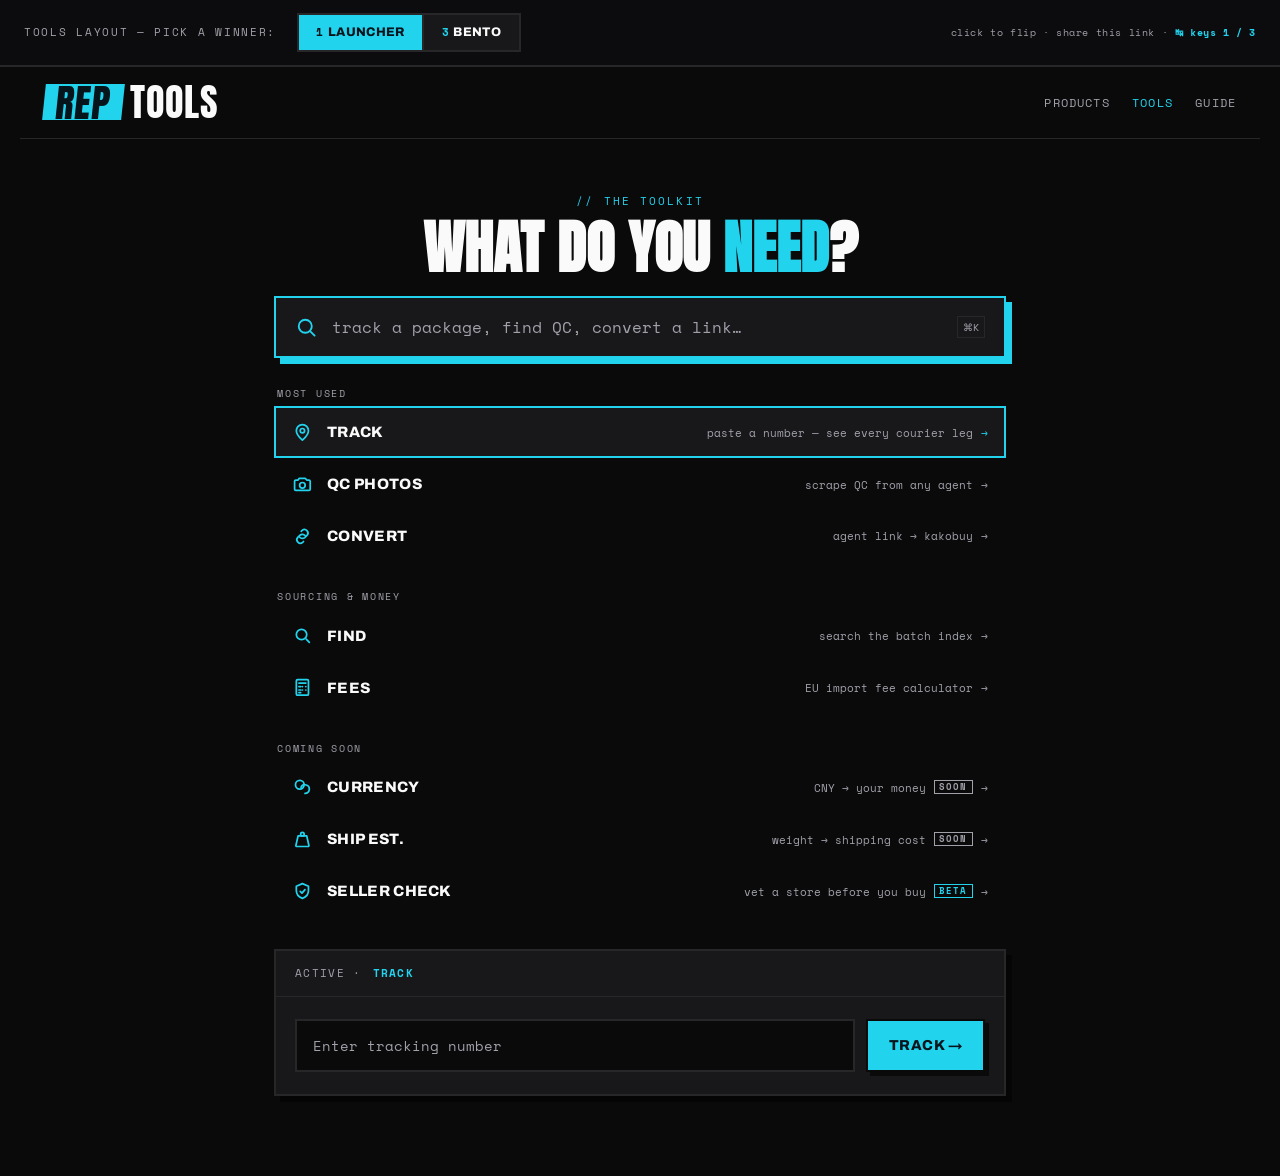
==== index.html @ 00102de7 "tools layout comparison: Launcher vs Bento" ====
<!doctype html>
<html lang="en">
<head>
<meta charset="utf-8">
<meta name="viewport" content="width=device-width, initial-scale=1">
<title>RepTools — Tools Layout: Launcher vs Bento</title>
<link rel="stylesheet" href="brand.css">
<style>
  *{box-sizing:border-box}
  body{background:var(--ink);color:var(--bone);font-family:var(--font-body);margin:0}

  /* ---------------- compare switcher (sticky) ---------------- */
  .cmp{position:sticky;top:0;z-index:20;display:flex;flex-wrap:wrap;align-items:center;gap:.7rem 1rem;
    padding:.8rem 1.5rem;background:#0c0c0e;border-bottom:2px solid var(--ink-line)}
  .cmp .lead{font-family:var(--font-mono);font-size:.66rem;letter-spacing:.16em;text-transform:uppercase;color:var(--bone-dim);margin-right:.3rem}
  .cmp .seg{display:inline-flex;border:2px solid var(--ink-line);background:var(--ink-raised)}
  .cmp .seg button{display:flex;align-items:center;gap:.5ch;background:none;border:0;border-right:2px solid var(--ink-line);
    color:var(--bone);font-family:var(--font-body);font-weight:800;text-transform:uppercase;letter-spacing:.03em;
    font-size:.78rem;padding:.6rem 1.1rem;cursor:pointer}
  .cmp .seg button:last-child{border-right:0}
  .cmp .seg button .n{font-family:var(--font-mono);font-size:.66rem;color:var(--hazard)}
  .cmp .seg button.on{background:var(--hazard);color:var(--on-hazard)}
  .cmp .seg button.on .n{color:var(--on-hazard)}
  .cmp .hint{margin-left:auto;font-family:var(--font-mono);font-size:.62rem;color:var(--bone-dim);letter-spacing:.06em}
  .cmp .hint b{color:var(--hazard)}

  /* ---------------- page frame (simulated site context) ---------------- */
  .layout{display:none}
  .layout.on{display:block}
  .nav{display:flex;align-items:center;justify-content:space-between;gap:1rem;
    padding:1.1rem 1.5rem;border-bottom:1px solid var(--ink-line);max-width:1240px;margin:0 auto}
  .nav .links{display:flex;gap:1.4rem;font-family:var(--font-mono);font-size:.72rem;text-transform:uppercase;letter-spacing:.1em;color:var(--bone-dim)}
  .nav .links a{color:var(--bone-dim);text-decoration:none}
  .nav .links a.here{color:var(--hazard)}
  @media(max-width:680px){.nav .links{display:none}}

  .ico{width:1.4em;height:1.4em;flex:none;stroke:currentColor;fill:none;stroke-width:2;stroke-linecap:round;stroke-linejoin:round}
  .chip{font-family:var(--font-mono);font-size:.56rem;font-weight:700;letter-spacing:.12em;text-transform:uppercase;
    padding:.18em .5em;border:1.5px solid currentColor;line-height:1}
  .chip--live{color:var(--hazard)} .chip--soon{color:var(--bone-dim)} .chip--beta{color:var(--hazard)}

  /* =========================================================
     LAYOUT 1 · COMMAND LAUNCHER
     ========================================================= */
  .L{max-width:780px;margin:0 auto;padding:3.4rem 1.5rem 5rem}
  .L .kick{font-family:var(--font-mono);font-size:.66rem;letter-spacing:.2em;text-transform:uppercase;color:var(--hazard);text-align:center;margin-bottom:.8rem}
  .L h1{font-family:var(--font-display);text-transform:uppercase;font-size:clamp(2.2rem,6vw,3.6rem);line-height:.9;margin:0 0 1.4rem;text-align:center}
  .L h1 em{color:var(--hazard);font-style:normal}
  .L .omni{display:flex;align-items:center;gap:.8rem;border:2px solid var(--hazard);background:var(--ink-raised);
    box-shadow:6px 6px 0 var(--hazard);padding:1rem 1.2rem}
  .L .omni .ico{color:var(--hazard)}
  .L .omni input{flex:1;background:none;border:0;color:var(--bone);font-family:var(--font-mono);font-size:1rem;outline:none}
  .L .omni input::placeholder{color:var(--bone-dim)}
  .L .omni .key{font-family:var(--font-mono);font-size:.62rem;color:var(--bone-dim);border:1px solid var(--ink-line);padding:.25em .5em;white-space:nowrap}
  .L .grp{font-family:var(--font-mono);font-size:.6rem;letter-spacing:.18em;text-transform:uppercase;color:var(--bone-dim);margin:1.7rem 0 .4rem;padding-left:.2rem}
  .L .res{display:flex;align-items:center;gap:.9rem;padding:.85rem 1rem;border:2px solid transparent;cursor:pointer;transition:.1s}
  .L .res:hover{border-color:var(--ink-line);background:var(--ink-raised)}
  .L .res.on{border-color:var(--hazard);background:var(--ink-raised)}
  .L .res .ico{color:var(--hazard);width:1.3em;height:1.3em}
  .L .res .nm{font-weight:800;text-transform:uppercase;letter-spacing:.02em;font-size:.94rem}
  .L .res .ds{font-family:var(--font-mono);font-size:.7rem;color:var(--bone-dim);margin-left:auto;text-align:right;display:flex;align-items:center;gap:.5rem}
  .L .res .ar{color:var(--bone-dim);transition:.1s}
  .L .res.on .ar,.L .res:hover .ar{color:var(--hazard)}
  .L .empty{font-family:var(--font-mono);font-size:.74rem;color:var(--bone-dim);padding:1.2rem;text-align:center}
  /* active tool panel */
  .L .panel{margin-top:2rem;border:2px solid var(--ink-line);background:var(--ink-raised);box-shadow:6px 6px 0 rgba(0,0,0,.5)}
  .L .panel .ph{display:flex;align-items:center;gap:.7rem;padding:.9rem 1.2rem;border-bottom:1px solid var(--ink-line);
    font-family:var(--font-mono);font-size:.66rem;letter-spacing:.12em;text-transform:uppercase;color:var(--bone-dim)}
  .L .panel .ph b{color:var(--hazard)}
  .L .panel .pb{padding:1.4rem 1.2rem}
  .L .field{display:flex;gap:.7rem}
  .L .field input{flex:1;border:2px solid var(--ink-line);background:var(--ink);color:var(--bone);font-family:var(--font-mono);padding:.9rem 1rem;font-size:.85rem}
  .L .field input::placeholder{color:var(--bone-dim)}

  /* =========================================================
     LAYOUT 3 · CATEGORIZED BENTO
     ========================================================= */
  .B{max-width:1180px;margin:0 auto;padding:3rem 1.5rem 5rem}
  .B h1{font-family:var(--font-display);text-transform:uppercase;font-size:clamp(2.2rem,5.5vw,3.8rem);line-height:.9;margin:0 0 .3rem}
  .B h1 em{color:var(--hazard);font-style:normal}
  .B .lede{font-family:var(--font-mono);font-size:.78rem;color:var(--bone-dim);margin:0 0 1.6rem}
  .B .cat{font-family:var(--font-mono);font-size:.62rem;letter-spacing:.2em;text-transform:uppercase;color:var(--hazard);
    margin:1.9rem 0 .7rem;display:flex;align-items:center;gap:.9rem}
  .B .cat::after{content:"";flex:1;height:1px;background:var(--ink-line)}
  .B .row{display:grid;grid-template-columns:repeat(3,1fr);gap:.8rem}
  .B .tile{border:2px solid var(--ink-line);background:var(--ink-raised);padding:1.15rem;display:flex;flex-direction:column;gap:.55rem;
    cursor:pointer;min-height:128px;transition:transform .12s var(--ease),box-shadow .12s var(--ease),border-color .12s}
  .B .tile:hover{border-color:var(--hazard);transform:translate(-2px,-2px);box-shadow:5px 5px 0 var(--ink)}
  .B .tile .top{display:flex;justify-content:space-between;align-items:flex-start}
  .B .tile .ico{color:var(--hazard);width:1.7em;height:1.7em}
  .B .tile .nm{font-family:var(--font-display);text-transform:uppercase;font-size:1.2rem;margin-top:auto;line-height:1}
  .B .tile .ds{font-family:var(--font-mono);font-size:.66rem;color:var(--bone-dim);line-height:1.45}
  .B .tile[data-soon]{cursor:default;opacity:.78}
  .B .tile[data-soon]:hover{transform:none;box-shadow:none;border-color:var(--ink-line)}
  /* feature (active) tile */
  .B .feat{grid-column:span 2;grid-row:span 1;border-color:var(--hazard);box-shadow:6px 6px 0 var(--hazard);cursor:default}
  .B .feat:hover{transform:none;box-shadow:6px 6px 0 var(--hazard)}
  .B .feat .nm{font-size:2.2rem}
  .B .feat .ds{font-size:.74rem}
  .B .feat .field{display:flex;gap:.6rem;margin-top:auto}
  .B .feat .field input{flex:1;border:2px solid var(--ink-line);background:var(--ink);color:var(--bone);font-family:var(--font-mono);padding:.85rem 1rem;font-size:.85rem}
  .B .feat .field input::placeholder{color:var(--bone-dim)}

  @media(max-width:820px){
    .B .row{grid-template-columns:1fr}
    .B .feat{grid-column:span 1}
  }
</style>
</head>
<body>

<!-- icon sprite -->
<svg width="0" height="0" style="position:absolute" aria-hidden="true">
  <symbol id="i-track" viewBox="0 0 24 24"><path d="M12 21s-7-6.4-7-11a7 7 0 0 1 14 0c0 4.6-7 11-7 11z"/><circle cx="12" cy="10" r="2.5"/></symbol>
  <symbol id="i-qc" viewBox="0 0 24 24"><path d="M3 8.5A1.5 1.5 0 0 1 4.5 7H7l1.2-1.8A1 1 0 0 1 9 5h6a1 1 0 0 1 .8.4L17 7h2.5A1.5 1.5 0 0 1 21 8.5v9A1.5 1.5 0 0 1 19.5 19h-15A1.5 1.5 0 0 1 3 17.5z"/><circle cx="12" cy="13" r="3.2"/></symbol>
  <symbol id="i-find" viewBox="0 0 24 24"><circle cx="11" cy="11" r="6"/><path d="m20 20-3.6-3.6"/></symbol>
  <symbol id="i-convert" viewBox="0 0 24 24"><path d="M9 13a4 4 0 0 0 5.7.4l2.6-2.6a4 4 0 0 0-5.6-5.7l-1.1 1"/><path d="M15 11a4 4 0 0 0-5.7-.4L6.7 13.2a4 4 0 0 0 5.6 5.7l1-1"/></symbol>
  <symbol id="i-calc" viewBox="0 0 24 24"><rect x="5" y="3" width="14" height="18" rx="1.5"/><path d="M8 7h8M8 11h2M12 11h.01M16 11h.01M8 15h2M12 15h.01M16 15h.01M8 18h2"/></symbol>
  <symbol id="i-fx" viewBox="0 0 24 24"><circle cx="9" cy="9" r="5"/><path d="M15 19a5 5 0 1 0-4.6-7"/></symbol>
  <symbol id="i-weight" viewBox="0 0 24 24"><path d="M7 8h10l2.5 11a1 1 0 0 1-1 1.2H5.5a1 1 0 0 1-1-1.2z"/><circle cx="12" cy="6" r="2"/></symbol>
  <symbol id="i-seller" viewBox="0 0 24 24"><path d="M12 3 5 6v5c0 4.3 3 7.6 7 9 4-1.4 7-4.7 7-9V6z"/><path d="m9.5 12 2 2 3.5-4"/></symbol>
  <symbol id="i-alert" viewBox="0 0 24 24"><path d="M18 9a6 6 0 1 0-12 0c0 6-2.5 7-2.5 7h17S18 15 18 9z"/><path d="M10.5 20a2 2 0 0 0 3 0"/></symbol>
  <symbol id="i-search" viewBox="0 0 24 24"><circle cx="11" cy="11" r="7"/><path d="m21 21-4-4"/></symbol>
</svg>

<!-- ============ COMPARE SWITCHER ============ -->
<div class="cmp">
  <span class="lead">Tools layout — pick a winner:</span>
  <div class="seg" id="switch">
    <button data-go="L" class="on"><span class="n">1</span> Launcher</button>
    <button data-go="B"><span class="n">3</span> Bento</button>
  </div>
  <span class="hint">click to flip · share this link · <b>↹ keys 1 / 3</b></span>
</div>

<!-- ============ LAYOUT 1 · LAUNCHER ============ -->
<div class="layout on" data-layout="L">
  <nav class="nav">
    <a class="cc-wordmark cc-wordmark--lg" href="#"><span class="cc-rep">REP</span><span class="cc-tools">TOOLS</span></a>
    <div class="links"><a>Products</a><a class="here">Tools</a><a>Guide</a></div>
  </nav>
  <div class="L">
    <div class="kick">// the toolkit</div>
    <h1>What do you <em>need</em>?</h1>
    <div class="omni">
      <svg class="ico"><use href="#i-search"/></svg>
      <input id="L-q" placeholder="track a package, find QC, convert a link…" autocomplete="off">
      <span class="key">⌘K</span>
    </div>
    <div id="L-list"></div>
    <div class="panel" id="L-panel">
      <div class="ph">ACTIVE · <b id="L-pname">TRACK</b></div>
      <div class="pb">
        <div class="field">
          <input id="L-pinput" placeholder="Enter tracking number">
          <button class="cc-btn" id="L-pbtn">Track →</button>
        </div>
      </div>
    </div>
  </div>
</div>

<!-- ============ LAYOUT 3 · BENTO ============ -->
<div class="layout" data-layout="B">
  <nav class="nav">
    <a class="cc-wordmark cc-wordmark--lg" href="#"><span class="cc-rep">REP</span><span class="cc-tools">TOOLS</span></a>
    <div class="links"><a>Products</a><a class="here">Tools</a><a>Guide</a></div>
  </nav>
  <div class="B">
    <h1>The <em>Toolkit</em></h1>
    <p class="lede">// everything for the haul. pick a tool — track, QC, source, convert, count the cost.</p>

    <div class="cat">Tracking</div>
    <div class="row">
      <div class="tile feat" id="B-feat">
        <div class="top"><svg class="ico"><use href="#i-track"/></svg><span class="chip chip--live">live</span></div>
        <span class="nm" id="B-fname">Track</span>
        <span class="ds" id="B-fdesc">every courier in one box — CN leg + last-mile.</span>
        <div class="field"><input id="B-finput" placeholder="Enter tracking number"><button class="cc-btn" id="B-fbtn">Track →</button></div>
      </div>
      <div class="tile" data-tool="alerts" data-soon>
        <div class="top"><svg class="ico"><use href="#i-alert"/></svg><span class="chip chip--soon">soon</span></div>
        <span class="nm">Alerts</span><span class="ds">discord ping on status change</span>
      </div>
    </div>

    <div class="cat">Sourcing</div>
    <div class="row">
      <div class="tile" data-tool="qc"><div class="top"><svg class="ico"><use href="#i-qc"/></svg></div><span class="nm">QC Photos</span><span class="ds">scrape QC from any agent</span></div>
      <div class="tile" data-tool="find"><div class="top"><svg class="ico"><use href="#i-find"/></svg></div><span class="nm">Find</span><span class="ds">search the batch index</span></div>
      <div class="tile" data-tool="convert"><div class="top"><svg class="ico"><use href="#i-convert"/></svg></div><span class="nm">Convert</span><span class="ds">agent link → kakobuy</span></div>
    </div>

    <div class="cat">Money</div>
    <div class="row">
      <div class="tile" data-tool="fees"><div class="top"><svg class="ico"><use href="#i-calc"/></svg></div><span class="nm">Fees</span><span class="ds">EU import calculator</span></div>
      <div class="tile" data-tool="currency" data-soon><div class="top"><svg class="ico"><use href="#i-fx"/></svg><span class="chip chip--soon">soon</span></div><span class="nm">Currency</span><span class="ds">CNY → your money</span></div>
      <div class="tile" data-tool="ship" data-soon><div class="top"><svg class="ico"><use href="#i-weight"/></svg><span class="chip chip--soon">soon</span></div><span class="nm">Ship Est.</span><span class="ds">weight → shipping cost</span></div>
    </div>
  </div>
</div>

<script>
  // ---- shared tool registry ----
  const TOOLS = {
    track:   {nm:'Track',        icon:'i-track',   ph:'Enter tracking number',                            btn:'Track',   ds:'paste a number — see every courier leg',        grp:'Most used'},
    qc:      {nm:'QC Photos',    icon:'i-qc',      ph:'Paste link (Kakobuy, CNFans, Weidian, 1688…)',     btn:'Find QC', ds:'scrape QC from any agent',                      grp:'Most used'},
    convert: {nm:'Convert',      icon:'i-convert', ph:'Paste any agent link…',                            btn:'Convert', ds:'agent link → kakobuy',                          grp:'Most used'},
    find:    {nm:'Find',         icon:'i-find',    ph:'Search the batch index…',                          btn:'Search',  ds:'search the batch index',                        grp:'Sourcing & money'},
    fees:    {nm:'Fees',         icon:'i-calc',    ph:'Order total (¥)',                                  btn:'Calc',    ds:'EU import fee calculator',                      grp:'Sourcing & money'},
    currency:{nm:'Currency',     icon:'i-fx',      ph:'Amount in ¥',                                      btn:'Convert', ds:'CNY → your money',  soon:true,                  grp:'Coming soon'},
    ship:    {nm:'Ship Est.',    icon:'i-weight',  ph:'Parcel weight (g)',                                btn:'Estimate',ds:'weight → shipping cost', soon:true,             grp:'Coming soon'},
    seller:  {nm:'Seller Check', icon:'i-seller',  ph:'Store name or link…',                              btn:'Check',   ds:'vet a store before you buy', beta:true,         grp:'Coming soon'}
  };

  // ---- compare switcher ----
  const layouts = document.querySelectorAll('.layout');
  const btns = document.querySelectorAll('#switch button');
  function show(go){
    layouts.forEach(l=>l.classList.toggle('on', l.dataset.layout===go));
    btns.forEach(b=>b.classList.toggle('on', b.dataset.go===go));
    history.replaceState(null,'', '#'+go);
  }
  btns.forEach(b=>b.addEventListener('click',()=>show(b.dataset.go)));
  document.addEventListener('keydown',e=>{ if(e.key==='1')show('L'); if(e.key==='3')show('B'); });
  if(location.hash==='#B')show('B');

  // ---- LAYOUT 1: launcher ----
  const order = ['track','qc','convert','find','fees','currency','ship','seller'];
  const list = document.getElementById('L-list');
  const q = document.getElementById('L-q');
  const pname = document.getElementById('L-pname'), pinput = document.getElementById('L-pinput'), pbtn = document.getElementById('L-pbtn');
  let active = 'track';

  function setActive(id){
    active = id; const t = TOOLS[id];
    pname.textContent = t.nm.toUpperCase();
    pinput.placeholder = t.ph;
    pbtn.textContent = t.btn + ' →';
    [...list.querySelectorAll('.res')].forEach(r=>r.classList.toggle('on', r.dataset.tool===id));
  }
  function render(filter=''){
    const f = filter.trim().toLowerCase();
    const hits = order.filter(id=>{
      const t = TOOLS[id]; return !f || t.nm.toLowerCase().includes(f) || t.ds.toLowerCase().includes(f);
    });
    if(!hits.length){ list.innerHTML = '<div class="empty">no tool matches “'+filter+'” — try “track”, “qc”, “fee”…</div>'; return; }
    let html='', lastGrp='';
    hits.forEach(id=>{
      const t = TOOLS[id];
      if(t.grp!==lastGrp){ html+='<div class="grp">'+t.grp+'</div>'; lastGrp=t.grp; }
      const tag = t.soon ? ' <span class="chip chip--soon">soon</span>' : t.beta ? ' <span class="chip chip--beta">beta</span>' : '';
      html+= '<div class="res'+(id===active?' on':'')+'" data-tool="'+id+'">'
           +   '<svg class="ico"><use href="#'+t.icon+'"/></svg>'
           +   '<span class="nm">'+t.nm+'</span>'
           +   '<span class="ds">'+t.ds+tag+' <span class="ar">→</span></span>'
           + '</div>';
    });
    list.innerHTML = html;
    [...list.querySelectorAll('.res')].forEach(r=>r.addEventListener('click',()=>setActive(r.dataset.tool)));
  }
  q.addEventListener('input',()=>render(q.value));
  render(); setActive('track');

  // ---- LAYOUT 3: bento (click promotes tile into feature slot) ----
  const fname=document.getElementById('B-fname'), fdesc=document.getElementById('B-fdesc'),
        finput=document.getElementById('B-finput'), fbtn=document.getElementById('B-fbtn');
  document.querySelectorAll('.B .tile[data-tool]').forEach(tile=>{
    if(tile.hasAttribute('data-soon')) return;
    tile.addEventListener('click',()=>{
      const t = TOOLS[tile.dataset.tool];
      fname.textContent = t.nm;
      fdesc.textContent = t.ds;
      finput.placeholder = t.ph;
      fbtn.textContent = t.btn + ' →';
    });
  });
</script>
</body>
</html>
---- brand.css ----
/* ============================================================
   RepTools brand layer — streetwear-maximalist UI (CARGO CULT)
   on the ORIGINAL cyan + purple palette.
   Single source of truth: tokens, fonts, wordmark, components.
   Linked into every template <head> BEFORE its inline <style>.
   Back-compat aliases flip the old inline tokens to these, so
   existing var(--accent-primary)/etc. references reskin for free
   (each template removes its own inline :root color block).
   Token NAMES are kept from the maximalist build; only the
   VALUES are the original palette (cyan primary, purple secondary).
   ============================================================ */

@import url('https://fonts.googleapis.com/css2?family=Anton&family=Archivo:wght@400;500;600;700;800;900&family=Space+Mono:wght@400;700&display=swap');

:root{
  /* base */
  --ink:        #0a0a0b;   /* near-black — primary bg */
  --ink-raised: #18181b;   /* raised panels / cards */
  --ink-line:   #27272a;   /* borders on ink */
  --bone:       #fafafa;   /* off-white — primary text / inverted surfaces */
  --bone-dim:   #a1a1aa;   /* muted text */

  /* the loud triad (original palette) */
  --hazard:     #22d3ee;   /* PRIMARY — cyan */
  --hazard-deep:#06b6d4;   /* pressed / hover */
  --acid:       #a855f7;   /* secondary — purple */
  --stamp:      #a855f7;   /* decorative stamp accent — purple */

  /* status */
  --gl:         #22c55e;   /* green light / delivered */
  --rl:         #ef4444;   /* red light / issue */
  --pending:    #f59e0b;   /* in transit / amber */

  --on-hazard:  #06141c;   /* dark text on cyan */
  --on-bone:    #0a0a0b;   /* dark text on bone surfaces */

  /* type (the UI you liked — kept) */
  --font-display: 'Anton', 'Arial Narrow', sans-serif;
  --font-body:    'Archivo', system-ui, sans-serif;
  --font-mono:    'Space Mono', ui-monospace, monospace;
  --step-hero: clamp(3.25rem, 11vw, 8.5rem);

  --ease: cubic-bezier(0.22, 1, 0.36, 1);

  /* ---- back-compat aliases (old inline tokens -> brand layer) ---- */
  --bg-primary:      var(--ink);
  --bg-secondary:    var(--ink-raised);
  --bg-card:         var(--ink-raised);
  --bg-elevated:     var(--ink-raised);
  --border-color:    var(--ink-line);
  --text-primary:    var(--bone);
  --text-secondary:  var(--bone-dim);
  --text-muted:      #8b8b99;            /* muted, AA on ink */
  --accent-primary:  var(--hazard);
  --accent-secondary:var(--acid);
  --accent-success:  var(--gl);
  --accent-tertiary: var(--pending);
  --on-accent:       var(--on-hazard);
  --cy:              var(--hazard);      /* measurements.html */
  --accent-gradient: var(--hazard);      /* contact.html (no gradient) */
}

/* ---------------- wordmark: woven-tag [REP]TOOLS lockup -------- */
.cc-wordmark{
  display:inline-flex; align-items:center; gap:.4ch;
  font-family:var(--font-display); text-transform:uppercase;
  letter-spacing:.02em; line-height:.8; text-decoration:none;
  color:var(--bone);
}
.cc-wordmark .cc-rep{
  background:var(--hazard); color:var(--on-hazard);
  padding:.1em .32em .04em; transform:skewX(-6deg);
}
.cc-wordmark .cc-tools{ color:var(--bone); }
.cc-wordmark--lg{ font-size:clamp(1.6rem,3.4vw,2.4rem); }
.cc-wordmark__sub{
  display:block; font-family:var(--font-mono); font-size:.6rem;
  letter-spacing:.22em; color:var(--hazard); margin-top:.35em;
  text-transform:uppercase;
}

/* ---------------- display heading utility --------------------- */
.cc-display{
  font-family:var(--font-display); text-transform:uppercase;
  line-height:.86; letter-spacing:.005em; font-weight:400;
}
.cc-display--outline{
  color:transparent;
  -webkit-text-stroke:2px var(--bone); /* solid stroke, NOT gradient fill */
}

/* ---------------- hard-edged button --------------------------- */
.cc-btn{
  --bsh:var(--hazard);
  display:inline-flex; align-items:center; gap:.6ch;
  font-family:var(--font-body); font-weight:800; text-transform:uppercase;
  letter-spacing:.04em; font-size:.9rem; line-height:1;
  padding:.95em 1.4em; border:2px solid var(--ink);
  background:var(--hazard); color:var(--on-hazard); cursor:pointer;
  box-shadow:4px 4px 0 var(--ink); text-decoration:none;
  transition:transform .15s var(--ease), box-shadow .15s var(--ease), background .15s var(--ease);
}
.cc-btn:hover{ transform:translate(-2px,-2px); box-shadow:6px 6px 0 var(--ink); }
.cc-btn:active{ transform:translate(2px,2px); box-shadow:1px 1px 0 var(--ink); }
.cc-btn--ghost{
  background:transparent; color:var(--bone); border-color:var(--bone);
  box-shadow:4px 4px 0 var(--hazard);
}
.cc-btn--ghost:hover{ background:var(--bone); color:var(--on-bone); }

/* ---------------- hard box (sticker-on-wall depth) ------------ */
.cc-box{
  background:var(--ink-raised); border:2px solid var(--ink-line);
  box-shadow:6px 6px 0 rgba(0,0,0,.55);
}
.cc-box--hazard{ border-color:var(--hazard); box-shadow:6px 6px 0 var(--hazard); }

/* ---------------- mono tag chip ------------------------------- */
.cc-tag{
  display:inline-flex; align-items:center; gap:.5ch;
  font-family:var(--font-mono); font-size:.68rem; font-weight:700;
  letter-spacing:.14em; text-transform:uppercase;
  padding:.3em .6em; border:1.5px solid currentColor; color:var(--hazard);
}
.cc-tag--gl{ color:var(--gl); }
.cc-tag--rl{ color:var(--rl); }
.cc-tag--pending{ color:var(--pending); }

/* ---------------- customs-stamp badge ------------------------- */
.cc-stamp{
  display:inline-grid; place-items:center; text-align:center;
  font-family:var(--font-display); text-transform:uppercase;
  color:var(--stamp); border:3px solid var(--stamp); border-radius:6px;
  padding:.4em .7em; transform:rotate(-8deg); letter-spacing:.04em;
  line-height:.9; opacity:.92;
}

/* ---------------- tracking ticker / marquee ------------------- */
.cc-ticker{
  overflow:hidden; white-space:nowrap; border-block:2px solid var(--ink-line);
  background:var(--ink); padding-block:.55rem;
}
.cc-ticker__track{
  display:inline-block; will-change:transform;
  animation:cc-marquee 38s linear infinite;
  font-family:var(--font-mono); font-size:.8rem; letter-spacing:.12em;
  text-transform:uppercase; color:var(--bone-dim);
}
.cc-ticker__track span{ color:var(--hazard); }
.cc-ticker:hover .cc-ticker__track{ animation-play-state:paused; }
@keyframes cc-marquee{ from{transform:translateX(0)} to{transform:translateX(-50%)} }

/* ---------------- barcode divider strip ----------------------- */
.cc-barcode{
  height:34px; width:100%;
  background:repeating-linear-gradient(90deg,
    var(--ink) 0 2px, transparent 2px 4px,
    var(--ink) 4px 7px, transparent 7px 8px,
    var(--ink) 8px 9px, transparent 9px 13px);
  opacity:.5;
}

/* ---------------- global focus ring --------------------------- */
:where(a,button,input,select,textarea,[tabindex],[role="button"]):focus-visible{
  outline:3px solid var(--hazard); outline-offset:2px;
}

@media (prefers-reduced-motion: reduce){
  .cc-ticker__track{ animation:none; }
  .cc-btn{ transition:none; }
}
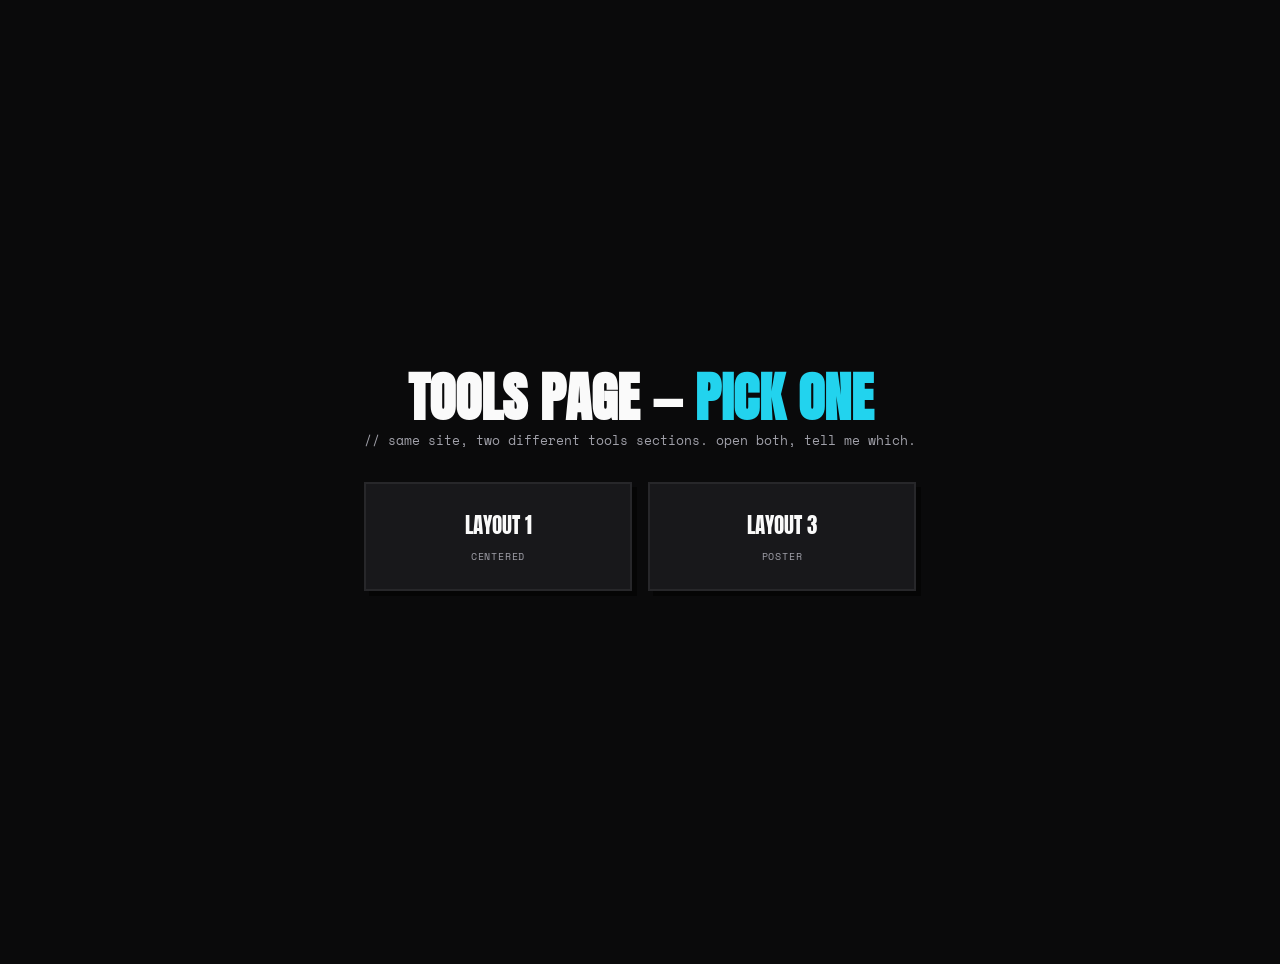
==== commit 3c8e62e5: "two tools-page versions: Layout 1 (Centered) vs Layout 3 (Poster), black+cyan" ====
--- a/index.html
+++ b/index.html
@@ -1,280 +1,17 @@
-<!doctype html>
-<html lang="en">
-<head>
-<meta charset="utf-8">
-<meta name="viewport" content="width=device-width, initial-scale=1">
-<title>RepTools — Tools Layout: Launcher vs Bento</title>
-<link rel="stylesheet" href="brand.css">
-<style>
-  *{box-sizing:border-box}
-  body{background:var(--ink);color:var(--bone);font-family:var(--font-body);margin:0}
-
-  /* ---------------- compare switcher (sticky) ---------------- */
-  .cmp{position:sticky;top:0;z-index:20;display:flex;flex-wrap:wrap;align-items:center;gap:.7rem 1rem;
-    padding:.8rem 1.5rem;background:#0c0c0e;border-bottom:2px solid var(--ink-line)}
-  .cmp .lead{font-family:var(--font-mono);font-size:.66rem;letter-spacing:.16em;text-transform:uppercase;color:var(--bone-dim);margin-right:.3rem}
-  .cmp .seg{display:inline-flex;border:2px solid var(--ink-line);background:var(--ink-raised)}
-  .cmp .seg button{display:flex;align-items:center;gap:.5ch;background:none;border:0;border-right:2px solid var(--ink-line);
-    color:var(--bone);font-family:var(--font-body);font-weight:800;text-transform:uppercase;letter-spacing:.03em;
-    font-size:.78rem;padding:.6rem 1.1rem;cursor:pointer}
-  .cmp .seg button:last-child{border-right:0}
-  .cmp .seg button .n{font-family:var(--font-mono);font-size:.66rem;color:var(--hazard)}
-  .cmp .seg button.on{background:var(--hazard);color:var(--on-hazard)}
-  .cmp .seg button.on .n{color:var(--on-hazard)}
-  .cmp .hint{margin-left:auto;font-family:var(--font-mono);font-size:.62rem;color:var(--bone-dim);letter-spacing:.06em}
-  .cmp .hint b{color:var(--hazard)}
-
-  /* ---------------- page frame (simulated site context) ---------------- */
-  .layout{display:none}
-  .layout.on{display:block}
-  .nav{display:flex;align-items:center;justify-content:space-between;gap:1rem;
-    padding:1.1rem 1.5rem;border-bottom:1px solid var(--ink-line);max-width:1240px;margin:0 auto}
-  .nav .links{display:flex;gap:1.4rem;font-family:var(--font-mono);font-size:.72rem;text-transform:uppercase;letter-spacing:.1em;color:var(--bone-dim)}
-  .nav .links a{color:var(--bone-dim);text-decoration:none}
-  .nav .links a.here{color:var(--hazard)}
-  @media(max-width:680px){.nav .links{display:none}}
-
-  .ico{width:1.4em;height:1.4em;flex:none;stroke:currentColor;fill:none;stroke-width:2;stroke-linecap:round;stroke-linejoin:round}
-  .chip{font-family:var(--font-mono);font-size:.56rem;font-weight:700;letter-spacing:.12em;text-transform:uppercase;
-    padding:.18em .5em;border:1.5px solid currentColor;line-height:1}
-  .chip--live{color:var(--hazard)} .chip--soon{color:var(--bone-dim)} .chip--beta{color:var(--hazard)}
-
-  /* =========================================================
-     LAYOUT 1 · COMMAND LAUNCHER
-     ========================================================= */
-  .L{max-width:780px;margin:0 auto;padding:3.4rem 1.5rem 5rem}
-  .L .kick{font-family:var(--font-mono);font-size:.66rem;letter-spacing:.2em;text-transform:uppercase;color:var(--hazard);text-align:center;margin-bottom:.8rem}
-  .L h1{font-family:var(--font-display);text-transform:uppercase;font-size:clamp(2.2rem,6vw,3.6rem);line-height:.9;margin:0 0 1.4rem;text-align:center}
-  .L h1 em{color:var(--hazard);font-style:normal}
-  .L .omni{display:flex;align-items:center;gap:.8rem;border:2px solid var(--hazard);background:var(--ink-raised);
-    box-shadow:6px 6px 0 var(--hazard);padding:1rem 1.2rem}
-  .L .omni .ico{color:var(--hazard)}
-  .L .omni input{flex:1;background:none;border:0;color:var(--bone);font-family:var(--font-mono);font-size:1rem;outline:none}
-  .L .omni input::placeholder{color:var(--bone-dim)}
-  .L .omni .key{font-family:var(--font-mono);font-size:.62rem;color:var(--bone-dim);border:1px solid var(--ink-line);padding:.25em .5em;white-space:nowrap}
-  .L .grp{font-family:var(--font-mono);font-size:.6rem;letter-spacing:.18em;text-transform:uppercase;color:var(--bone-dim);margin:1.7rem 0 .4rem;padding-left:.2rem}
-  .L .res{display:flex;align-items:center;gap:.9rem;padding:.85rem 1rem;border:2px solid transparent;cursor:pointer;transition:.1s}
-  .L .res:hover{border-color:var(--ink-line);background:var(--ink-raised)}
-  .L .res.on{border-color:var(--hazard);background:var(--ink-raised)}
-  .L .res .ico{color:var(--hazard);width:1.3em;height:1.3em}
-  .L .res .nm{font-weight:800;text-transform:uppercase;letter-spacing:.02em;font-size:.94rem}
-  .L .res .ds{font-family:var(--font-mono);font-size:.7rem;color:var(--bone-dim);margin-left:auto;text-align:right;display:flex;align-items:center;gap:.5rem}
-  .L .res .ar{color:var(--bone-dim);transition:.1s}
-  .L .res.on .ar,.L .res:hover .ar{color:var(--hazard)}
-  .L .empty{font-family:var(--font-mono);font-size:.74rem;color:var(--bone-dim);padding:1.2rem;text-align:center}
-  /* active tool panel */
-  .L .panel{margin-top:2rem;border:2px solid var(--ink-line);background:var(--ink-raised);box-shadow:6px 6px 0 rgba(0,0,0,.5)}
-  .L .panel .ph{display:flex;align-items:center;gap:.7rem;padding:.9rem 1.2rem;border-bottom:1px solid var(--ink-line);
-    font-family:var(--font-mono);font-size:.66rem;letter-spacing:.12em;text-transform:uppercase;color:var(--bone-dim)}
-  .L .panel .ph b{color:var(--hazard)}
-  .L .panel .pb{padding:1.4rem 1.2rem}
-  .L .field{display:flex;gap:.7rem}
-  .L .field input{flex:1;border:2px solid var(--ink-line);background:var(--ink);color:var(--bone);font-family:var(--font-mono);padding:.9rem 1rem;font-size:.85rem}
-  .L .field input::placeholder{color:var(--bone-dim)}
-
-  /* =========================================================
-     LAYOUT 3 · CATEGORIZED BENTO
-     ========================================================= */
-  .B{max-width:1180px;margin:0 auto;padding:3rem 1.5rem 5rem}
-  .B h1{font-family:var(--font-display);text-transform:uppercase;font-size:clamp(2.2rem,5.5vw,3.8rem);line-height:.9;margin:0 0 .3rem}
-  .B h1 em{color:var(--hazard);font-style:normal}
-  .B .lede{font-family:var(--font-mono);font-size:.78rem;color:var(--bone-dim);margin:0 0 1.6rem}
-  .B .cat{font-family:var(--font-mono);font-size:.62rem;letter-spacing:.2em;text-transform:uppercase;color:var(--hazard);
-    margin:1.9rem 0 .7rem;display:flex;align-items:center;gap:.9rem}
-  .B .cat::after{content:"";flex:1;height:1px;background:var(--ink-line)}
-  .B .row{display:grid;grid-template-columns:repeat(3,1fr);gap:.8rem}
-  .B .tile{border:2px solid var(--ink-line);background:var(--ink-raised);padding:1.15rem;display:flex;flex-direction:column;gap:.55rem;
-    cursor:pointer;min-height:128px;transition:transform .12s var(--ease),box-shadow .12s var(--ease),border-color .12s}
-  .B .tile:hover{border-color:var(--hazard);transform:translate(-2px,-2px);box-shadow:5px 5px 0 var(--ink)}
-  .B .tile .top{display:flex;justify-content:space-between;align-items:flex-start}
-  .B .tile .ico{color:var(--hazard);width:1.7em;height:1.7em}
-  .B .tile .nm{font-family:var(--font-display);text-transform:uppercase;font-size:1.2rem;margin-top:auto;line-height:1}
-  .B .tile .ds{font-family:var(--font-mono);font-size:.66rem;color:var(--bone-dim);line-height:1.45}
-  .B .tile[data-soon]{cursor:default;opacity:.78}
-  .B .tile[data-soon]:hover{transform:none;box-shadow:none;border-color:var(--ink-line)}
-  /* feature (active) tile */
-  .B .feat{grid-column:span 2;grid-row:span 1;border-color:var(--hazard);box-shadow:6px 6px 0 var(--hazard);cursor:default}
-  .B .feat:hover{transform:none;box-shadow:6px 6px 0 var(--hazard)}
-  .B .feat .nm{font-size:2.2rem}
-  .B .feat .ds{font-size:.74rem}
-  .B .feat .field{display:flex;gap:.6rem;margin-top:auto}
-  .B .feat .field input{flex:1;border:2px solid var(--ink-line);background:var(--ink);color:var(--bone);font-family:var(--font-mono);padding:.85rem 1rem;font-size:.85rem}
-  .B .feat .field input::placeholder{color:var(--bone-dim)}
-
-  @media(max-width:820px){
-    .B .row{grid-template-columns:1fr}
-    .B .feat{grid-column:span 1}
-  }
-</style>
-</head>
-<body>
-
-<!-- icon sprite -->
-<svg width="0" height="0" style="position:absolute" aria-hidden="true">
-  <symbol id="i-track" viewBox="0 0 24 24"><path d="M12 21s-7-6.4-7-11a7 7 0 0 1 14 0c0 4.6-7 11-7 11z"/><circle cx="12" cy="10" r="2.5"/></symbol>
-  <symbol id="i-qc" viewBox="0 0 24 24"><path d="M3 8.5A1.5 1.5 0 0 1 4.5 7H7l1.2-1.8A1 1 0 0 1 9 5h6a1 1 0 0 1 .8.4L17 7h2.5A1.5 1.5 0 0 1 21 8.5v9A1.5 1.5 0 0 1 19.5 19h-15A1.5 1.5 0 0 1 3 17.5z"/><circle cx="12" cy="13" r="3.2"/></symbol>
-  <symbol id="i-find" viewBox="0 0 24 24"><circle cx="11" cy="11" r="6"/><path d="m20 20-3.6-3.6"/></symbol>
-  <symbol id="i-convert" viewBox="0 0 24 24"><path d="M9 13a4 4 0 0 0 5.7.4l2.6-2.6a4 4 0 0 0-5.6-5.7l-1.1 1"/><path d="M15 11a4 4 0 0 0-5.7-.4L6.7 13.2a4 4 0 0 0 5.6 5.7l1-1"/></symbol>
-  <symbol id="i-calc" viewBox="0 0 24 24"><rect x="5" y="3" width="14" height="18" rx="1.5"/><path d="M8 7h8M8 11h2M12 11h.01M16 11h.01M8 15h2M12 15h.01M16 15h.01M8 18h2"/></symbol>
-  <symbol id="i-fx" viewBox="0 0 24 24"><circle cx="9" cy="9" r="5"/><path d="M15 19a5 5 0 1 0-4.6-7"/></symbol>
-  <symbol id="i-weight" viewBox="0 0 24 24"><path d="M7 8h10l2.5 11a1 1 0 0 1-1 1.2H5.5a1 1 0 0 1-1-1.2z"/><circle cx="12" cy="6" r="2"/></symbol>
-  <symbol id="i-seller" viewBox="0 0 24 24"><path d="M12 3 5 6v5c0 4.3 3 7.6 7 9 4-1.4 7-4.7 7-9V6z"/><path d="m9.5 12 2 2 3.5-4"/></symbol>
-  <symbol id="i-alert" viewBox="0 0 24 24"><path d="M18 9a6 6 0 1 0-12 0c0 6-2.5 7-2.5 7h17S18 15 18 9z"/><path d="M10.5 20a2 2 0 0 0 3 0"/></symbol>
-  <symbol id="i-search" viewBox="0 0 24 24"><circle cx="11" cy="11" r="7"/><path d="m21 21-4-4"/></symbol>
-</svg>
-
-<!-- ============ COMPARE SWITCHER ============ -->
-<div class="cmp">
-  <span class="lead">Tools layout — pick a winner:</span>
-  <div class="seg" id="switch">
-    <button data-go="L" class="on"><span class="n">1</span> Launcher</button>
-    <button data-go="B"><span class="n">3</span> Bento</button>
-  </div>
-  <span class="hint">click to flip · share this link · <b>↹ keys 1 / 3</b></span>
-</div>
-
-<!-- ============ LAYOUT 1 · LAUNCHER ============ -->
-<div class="layout on" data-layout="L">
-  <nav class="nav">
-    <a class="cc-wordmark cc-wordmark--lg" href="#"><span class="cc-rep">REP</span><span class="cc-tools">TOOLS</span></a>
-    <div class="links"><a>Products</a><a class="here">Tools</a><a>Guide</a></div>
-  </nav>
-  <div class="L">
-    <div class="kick">// the toolkit</div>
-    <h1>What do you <em>need</em>?</h1>
-    <div class="omni">
-      <svg class="ico"><use href="#i-search"/></svg>
-      <input id="L-q" placeholder="track a package, find QC, convert a link…" autocomplete="off">
-      <span class="key">⌘K</span>
-    </div>
-    <div id="L-list"></div>
-    <div class="panel" id="L-panel">
-      <div class="ph">ACTIVE · <b id="L-pname">TRACK</b></div>
-      <div class="pb">
-        <div class="field">
-          <input id="L-pinput" placeholder="Enter tracking number">
-          <button class="cc-btn" id="L-pbtn">Track →</button>
-        </div>
-      </div>
-    </div>
-  </div>
-</div>
-
-<!-- ============ LAYOUT 3 · BENTO ============ -->
-<div class="layout" data-layout="B">
-  <nav class="nav">
-    <a class="cc-wordmark cc-wordmark--lg" href="#"><span class="cc-rep">REP</span><span class="cc-tools">TOOLS</span></a>
-    <div class="links"><a>Products</a><a class="here">Tools</a><a>Guide</a></div>
-  </nav>
-  <div class="B">
-    <h1>The <em>Toolkit</em></h1>
-    <p class="lede">// everything for the haul. pick a tool — track, QC, source, convert, count the cost.</p>
-
-    <div class="cat">Tracking</div>
-    <div class="row">
-      <div class="tile feat" id="B-feat">
-        <div class="top"><svg class="ico"><use href="#i-track"/></svg><span class="chip chip--live">live</span></div>
-        <span class="nm" id="B-fname">Track</span>
-        <span class="ds" id="B-fdesc">every courier in one box — CN leg + last-mile.</span>
-        <div class="field"><input id="B-finput" placeholder="Enter tracking number"><button class="cc-btn" id="B-fbtn">Track →</button></div>
-      </div>
-      <div class="tile" data-tool="alerts" data-soon>
-        <div class="top"><svg class="ico"><use href="#i-alert"/></svg><span class="chip chip--soon">soon</span></div>
-        <span class="nm">Alerts</span><span class="ds">discord ping on status change</span>
-      </div>
-    </div>
-
-    <div class="cat">Sourcing</div>
-    <div class="row">
-      <div class="tile" data-tool="qc"><div class="top"><svg class="ico"><use href="#i-qc"/></svg></div><span class="nm">QC Photos</span><span class="ds">scrape QC from any agent</span></div>
-      <div class="tile" data-tool="find"><div class="top"><svg class="ico"><use href="#i-find"/></svg></div><span class="nm">Find</span><span class="ds">search the batch index</span></div>
-      <div class="tile" data-tool="convert"><div class="top"><svg class="ico"><use href="#i-convert"/></svg></div><span class="nm">Convert</span><span class="ds">agent link → kakobuy</span></div>
-    </div>
-
-    <div class="cat">Money</div>
-    <div class="row">
-      <div class="tile" data-tool="fees"><div class="top"><svg class="ico"><use href="#i-calc"/></svg></div><span class="nm">Fees</span><span class="ds">EU import calculator</span></div>
-      <div class="tile" data-tool="currency" data-soon><div class="top"><svg class="ico"><use href="#i-fx"/></svg><span class="chip chip--soon">soon</span></div><span class="nm">Currency</span><span class="ds">CNY → your money</span></div>
-      <div class="tile" data-tool="ship" data-soon><div class="top"><svg class="ico"><use href="#i-weight"/></svg><span class="chip chip--soon">soon</span></div><span class="nm">Ship Est.</span><span class="ds">weight → shipping cost</span></div>
-    </div>
-  </div>
-</div>
-
-<script>
-  // ---- shared tool registry ----
-  const TOOLS = {
-    track:   {nm:'Track',        icon:'i-track',   ph:'Enter tracking number',                            btn:'Track',   ds:'paste a number — see every courier leg',        grp:'Most used'},
-    qc:      {nm:'QC Photos',    icon:'i-qc',      ph:'Paste link (Kakobuy, CNFans, Weidian, 1688…)',     btn:'Find QC', ds:'scrape QC from any agent',                      grp:'Most used'},
-    convert: {nm:'Convert',      icon:'i-convert', ph:'Paste any agent link…',                            btn:'Convert', ds:'agent link → kakobuy',                          grp:'Most used'},
-    find:    {nm:'Find',         icon:'i-find',    ph:'Search the batch index…',                          btn:'Search',  ds:'search the batch index',                        grp:'Sourcing & money'},
-    fees:    {nm:'Fees',         icon:'i-calc',    ph:'Order total (¥)',                                  btn:'Calc',    ds:'EU import fee calculator',                      grp:'Sourcing & money'},
-    currency:{nm:'Currency',     icon:'i-fx',      ph:'Amount in ¥',                                      btn:'Convert', ds:'CNY → your money',  soon:true,                  grp:'Coming soon'},
-    ship:    {nm:'Ship Est.',    icon:'i-weight',  ph:'Parcel weight (g)',                                btn:'Estimate',ds:'weight → shipping cost', soon:true,             grp:'Coming soon'},
-    seller:  {nm:'Seller Check', icon:'i-seller',  ph:'Store name or link…',                              btn:'Check',   ds:'vet a store before you buy', beta:true,         grp:'Coming soon'}
-  };
-
-  // ---- compare switcher ----
-  const layouts = document.querySelectorAll('.layout');
-  const btns = document.querySelectorAll('#switch button');
-  function show(go){
-    layouts.forEach(l=>l.classList.toggle('on', l.dataset.layout===go));
-    btns.forEach(b=>b.classList.toggle('on', b.dataset.go===go));
-    history.replaceState(null,'', '#'+go);
-  }
-  btns.forEach(b=>b.addEventListener('click',()=>show(b.dataset.go)));
-  document.addEventListener('keydown',e=>{ if(e.key==='1')show('L'); if(e.key==='3')show('B'); });
-  if(location.hash==='#B')show('B');
-
-  // ---- LAYOUT 1: launcher ----
-  const order = ['track','qc','convert','find','fees','currency','ship','seller'];
-  const list = document.getElementById('L-list');
-  const q = document.getElementById('L-q');
-  const pname = document.getElementById('L-pname'), pinput = document.getElementById('L-pinput'), pbtn = document.getElementById('L-pbtn');
-  let active = 'track';
-
-  function setActive(id){
-    active = id; const t = TOOLS[id];
-    pname.textContent = t.nm.toUpperCase();
-    pinput.placeholder = t.ph;
-    pbtn.textContent = t.btn + ' →';
-    [...list.querySelectorAll('.res')].forEach(r=>r.classList.toggle('on', r.dataset.tool===id));
-  }
-  function render(filter=''){
-    const f = filter.trim().toLowerCase();
-    const hits = order.filter(id=>{
-      const t = TOOLS[id]; return !f || t.nm.toLowerCase().includes(f) || t.ds.toLowerCase().includes(f);
-    });
-    if(!hits.length){ list.innerHTML = '<div class="empty">no tool matches “'+filter+'” — try “track”, “qc”, “fee”…</div>'; return; }
-    let html='', lastGrp='';
-    hits.forEach(id=>{
-      const t = TOOLS[id];
-      if(t.grp!==lastGrp){ html+='<div class="grp">'+t.grp+'</div>'; lastGrp=t.grp; }
-      const tag = t.soon ? ' <span class="chip chip--soon">soon</span>' : t.beta ? ' <span class="chip chip--beta">beta</span>' : '';
-      html+= '<div class="res'+(id===active?' on':'')+'" data-tool="'+id+'">'
-           +   '<svg class="ico"><use href="#'+t.icon+'"/></svg>'
-           +   '<span class="nm">'+t.nm+'</span>'
-           +   '<span class="ds">'+t.ds+tag+' <span class="ar">→</span></span>'
-           + '</div>';
-    });
-    list.innerHTML = html;
-    [...list.querySelectorAll('.res')].forEach(r=>r.addEventListener('click',()=>setActive(r.dataset.tool)));
-  }
-  q.addEventListener('input',()=>render(q.value));
-  render(); setActive('track');
-
-  // ---- LAYOUT 3: bento (click promotes tile into feature slot) ----
-  const fname=document.getElementById('B-fname'), fdesc=document.getElementById('B-fdesc'),
-        finput=document.getElementById('B-finput'), fbtn=document.getElementById('B-fbtn');
-  document.querySelectorAll('.B .tile[data-tool]').forEach(tile=>{
-    if(tile.hasAttribute('data-soon')) return;
-    tile.addEventListener('click',()=>{
-      const t = TOOLS[tile.dataset.tool];
-      fname.textContent = t.nm;
-      fdesc.textContent = t.ds;
-      finput.placeholder = t.ph;
-      fbtn.textContent = t.btn + ' →';
-    });
-  });
-</script>
-</body>
-</html>
+<!doctype html><html lang="en"><head><meta charset="utf-8">
+<meta name="viewport" content="width=device-width,initial-scale=1">
+<title>RepTools — Tools Layout: pick one</title><link rel="stylesheet" href="brand.css">
+<style>body{background:var(--ink);color:var(--bone);font-family:var(--font-body);margin:0;min-height:100vh;display:grid;place-items:center;padding:2rem}
+.box{max-width:560px;text-align:center}h1{font-family:var(--font-display);text-transform:uppercase;font-size:clamp(2rem,6vw,3.4rem);line-height:.9;margin:0 0 .6rem}
+h1 em{color:var(--hazard);font-style:normal}p{font-family:var(--font-mono);font-size:.8rem;color:var(--bone-dim);margin:0 0 2rem}
+.row{display:grid;grid-template-columns:1fr 1fr;gap:1rem}@media(max-width:520px){.row{grid-template-columns:1fr}}
+a.opt{display:block;border:2px solid var(--ink-line);background:var(--ink-raised);padding:1.6rem 1rem;text-decoration:none;color:var(--bone);
+font-family:var(--font-display);text-transform:uppercase;font-size:1.3rem;box-shadow:5px 5px 0 rgba(0,0,0,.5);transition:.12s}
+a.opt:hover{border-color:var(--hazard);transform:translate(-2px,-2px);box-shadow:7px 7px 0 var(--hazard)}
+a.opt span{display:block;font-family:var(--font-mono);font-size:.62rem;color:var(--bone-dim);margin-top:.5rem;letter-spacing:.08em}</style>
+</head><body><div class="box"><h1>Tools page — <em>pick one</em></h1>
+<p>// same site, two different tools sections. open both, tell me which.</p>
+<div class="row">
+<a class="opt" href="option1/">Layout 1<span>Centered</span></a>
+<a class="opt" href="option3/">Layout 3<span>Poster</span></a>
+</div></div></body></html>
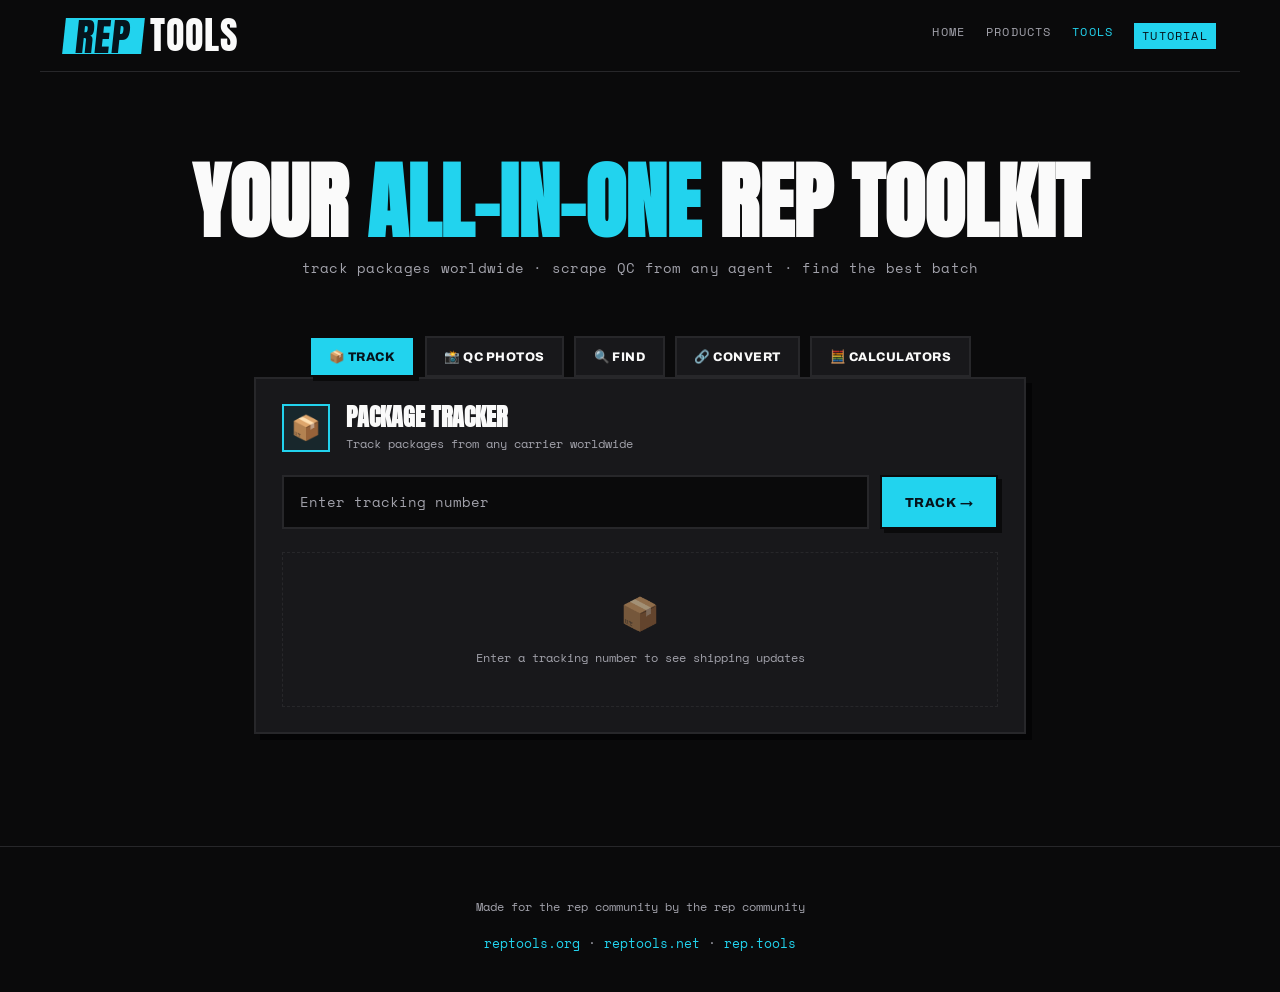
==== commit d1b5492f: "make Layout 1 (Centered) the main shared page" ====
--- a/index.html
+++ b/index.html
@@ -1,17 +1,195 @@
-<!doctype html><html lang="en"><head><meta charset="utf-8">
-<meta name="viewport" content="width=device-width,initial-scale=1">
-<title>RepTools — Tools Layout: pick one</title><link rel="stylesheet" href="brand.css">
-<style>body{background:var(--ink);color:var(--bone);font-family:var(--font-body);margin:0;min-height:100vh;display:grid;place-items:center;padding:2rem}
-.box{max-width:560px;text-align:center}h1{font-family:var(--font-display);text-transform:uppercase;font-size:clamp(2rem,6vw,3.4rem);line-height:.9;margin:0 0 .6rem}
-h1 em{color:var(--hazard);font-style:normal}p{font-family:var(--font-mono);font-size:.8rem;color:var(--bone-dim);margin:0 0 2rem}
-.row{display:grid;grid-template-columns:1fr 1fr;gap:1rem}@media(max-width:520px){.row{grid-template-columns:1fr}}
-a.opt{display:block;border:2px solid var(--ink-line);background:var(--ink-raised);padding:1.6rem 1rem;text-decoration:none;color:var(--bone);
-font-family:var(--font-display);text-transform:uppercase;font-size:1.3rem;box-shadow:5px 5px 0 rgba(0,0,0,.5);transition:.12s}
-a.opt:hover{border-color:var(--hazard);transform:translate(-2px,-2px);box-shadow:7px 7px 0 var(--hazard)}
-a.opt span{display:block;font-family:var(--font-mono);font-size:.62rem;color:var(--bone-dim);margin-top:.5rem;letter-spacing:.08em}</style>
-</head><body><div class="box"><h1>Tools page — <em>pick one</em></h1>
-<p>// same site, two different tools sections. open both, tell me which.</p>
-<div class="row">
-<a class="opt" href="option1/">Layout 1<span>Centered</span></a>
-<a class="opt" href="option3/">Layout 3<span>Poster</span></a>
-</div></div></body></html>
+<!doctype html>
+<html lang="en">
+<head>
+<meta charset="utf-8">
+<meta name="viewport" content="width=device-width, initial-scale=1">
+<title>RepTools — Tools (Layout 1 · Centered)</title>
+<link rel="stylesheet" href="brand.css">
+<style>
+  *{box-sizing:border-box}
+  body{background:var(--ink);color:var(--bone);font-family:var(--font-body);margin:0;line-height:1.5}
+  a{color:inherit}
+  .wrap{max-width:1200px;margin:0 auto;padding:0 1.5rem}
+
+  /* compare ribbon (only on the preview, not part of the design) */
+  .ribbon{background:var(--hazard);color:var(--on-hazard);font-family:var(--font-mono);font-size:.66rem;
+    letter-spacing:.14em;text-transform:uppercase;text-align:center;padding:.4rem 1rem;font-weight:700}
+  .ribbon a{color:var(--on-hazard);font-weight:700}
+
+  /* header */
+  header{display:flex;align-items:center;justify-content:space-between;gap:1rem;padding:1.1rem 1.5rem;
+    max-width:1200px;margin:0 auto;border-bottom:1px solid var(--ink-line)}
+  header nav{display:flex;gap:1.3rem;font-family:var(--font-mono);font-size:.74rem;text-transform:uppercase;letter-spacing:.1em}
+  header nav a{color:var(--bone-dim);text-decoration:none}
+  header nav a.active{color:var(--hazard)}
+  header nav a.nav-cta{color:var(--on-hazard);background:var(--hazard);padding:.35em .7em}
+  @media(max-width:620px){header nav a:not(.nav-cta){display:none}}
+
+  /* ============ HERO — LAYOUT 1 · CENTERED CLASSIC+ ============ */
+  .hero{max-width:1000px;margin:0 auto;text-align:center;padding:3.4rem 1.5rem 1.8rem}
+  .hero h1{font-family:var(--font-display);text-transform:uppercase;font-size:clamp(2.6rem,7vw,5.2rem);line-height:.9;margin:0}
+  .hero h1 em{color:var(--hazard);font-style:normal}
+  .hero .sub{font-family:var(--font-mono);color:var(--bone-dim);font-size:.85rem;margin:1.1rem 0 0;letter-spacing:.02em}
+
+  .tabs{display:flex;gap:.6rem;justify-content:center;flex-wrap:wrap;max-width:1200px;margin:1.8rem auto 0;padding:0 1.5rem}
+  .tab{display:inline-flex;align-items:center;gap:.5ch;border:2px solid var(--ink-line);background:var(--ink-raised);color:var(--bone);
+    padding:.7rem 1.1rem;font-weight:800;text-transform:uppercase;letter-spacing:.04em;font-size:.78rem;cursor:pointer;
+    font-family:var(--font-body);transition:.12s var(--ease)}
+  .tab:hover{border-color:var(--hazard)}
+  .tab.active{background:var(--hazard);color:var(--on-hazard);border-color:var(--ink);box-shadow:4px 4px 0 var(--ink)}
+
+  /* ============ SHARED TOOL BODY (identical across versions) ============ */
+  main{padding-bottom:4rem;padding-top:2.4rem}
+  .section{display:none;max-width:820px;margin:0 auto;padding:0 1.5rem}
+  .section.active{display:block}
+
+  .card{background:var(--ink-raised);border:2px solid var(--ink-line);box-shadow:6px 6px 0 rgba(0,0,0,.55);padding:1.6rem}
+  .card-header{display:flex;align-items:center;gap:1rem;margin-bottom:1.4rem}
+  .card-icon{width:48px;height:48px;flex:none;display:grid;place-items:center;border:2px solid var(--hazard);
+    color:var(--hazard);font-size:1.5rem;background:rgba(34,211,238,.08)}
+  .card-title{font-family:var(--font-display);text-transform:uppercase;font-size:1.5rem;line-height:1;margin:0}
+  .card-subtitle{font-family:var(--font-mono);font-size:.72rem;color:var(--bone-dim);margin-top:.4rem}
+
+  .input-group{display:flex;gap:.7rem;flex-wrap:wrap}
+  .input-wrapper{flex:1;min-width:200px}
+  .input-wrapper input{width:100%;border:2px solid var(--ink-line);background:var(--ink);color:var(--bone);
+    font-family:var(--font-mono);padding:.95rem 1rem;font-size:.85rem}
+  .input-wrapper input::placeholder{color:var(--bone-dim)}
+  .btn{display:inline-flex;align-items:center;gap:.5ch;border:2px solid var(--ink);background:var(--hazard);color:var(--on-hazard);
+    font-weight:800;text-transform:uppercase;letter-spacing:.04em;font-size:.82rem;padding:.95rem 1.4rem;cursor:pointer;
+    box-shadow:4px 4px 0 var(--ink);font-family:var(--font-body);text-decoration:none;transition:.12s var(--ease)}
+  .btn:hover{transform:translate(-2px,-2px);box-shadow:6px 6px 0 var(--ink)}
+  .btn:active{transform:translate(2px,2px);box-shadow:1px 1px 0 var(--ink)}
+  .btn--full{width:100%;justify-content:center}
+
+  .tagrow{display:flex;flex-wrap:wrap;gap:.5rem;margin-top:1rem}
+  .tag{font-family:var(--font-mono);font-size:.66rem;font-weight:700;letter-spacing:.1em;text-transform:uppercase;
+    padding:.3em .6em;border:1.5px solid var(--hazard);color:var(--hazard)}
+
+  .empty{margin-top:1.4rem;border:1px dashed var(--ink-line);padding:2.4rem 1rem;text-align:center;color:var(--bone-dim)}
+  .empty .ic{font-size:2rem;display:block;margin-bottom:.6rem;opacity:.6}
+  .empty p{font-family:var(--font-mono);font-size:.78rem;margin:0}
+
+  .note{background:rgba(34,211,238,.07);border:1px solid rgba(34,211,238,.22);padding:1rem;margin-bottom:1.4rem;
+    font-family:var(--font-mono);font-size:.74rem;color:var(--bone-dim);line-height:1.6}
+  .note b{color:var(--hazard)}
+
+  .subtabs{display:flex;gap:.5rem;max-width:520px;margin:0 auto 1.4rem;justify-content:center;flex-wrap:wrap}
+  .subtab{border:2px solid var(--ink-line);background:var(--ink-raised);color:var(--bone-dim);font-family:var(--font-mono);
+    font-size:.72rem;text-transform:uppercase;letter-spacing:.04em;padding:.55rem .9rem;cursor:pointer}
+  .subtab.active{background:var(--hazard);color:var(--on-hazard);border-color:var(--ink)}
+
+  .calc-label{display:block;font-family:var(--font-mono);font-size:.66rem;letter-spacing:.08em;text-transform:uppercase;
+    color:var(--bone-dim);margin:0 0 .45rem}
+  .calc-grid{display:grid;grid-template-columns:repeat(auto-fit,minmax(180px,1fr));gap:1rem;margin-bottom:1.2rem}
+  .calc-input,.calc-select{width:100%;border:2px solid var(--ink-line);background:var(--ink);color:var(--bone);
+    font-family:var(--font-mono);padding:.7rem .8rem;font-size:.85rem}
+  .chips{display:flex;flex-wrap:wrap;gap:.5rem;margin-bottom:1.2rem}
+  .chip{border:2px solid var(--ink-line);background:var(--ink);color:var(--bone);font-family:var(--font-mono);
+    font-size:.72rem;padding:.5rem .8rem;cursor:pointer}
+  .chip[aria-pressed="true"]{background:var(--hazard);color:var(--on-hazard);border-color:var(--ink)}
+  .wip{font-family:var(--font-mono);font-size:.58rem;letter-spacing:.1em;text-transform:uppercase;color:var(--ink);
+    background:var(--hazard);padding:.2em .5em;vertical-align:middle}
+
+  footer{border-top:1px solid var(--ink-line);margin-top:3rem;padding:2.4rem 1.5rem;text-align:center;
+    font-family:var(--font-mono);font-size:.74rem;color:var(--bone-dim)}
+  footer a{color:var(--hazard);text-decoration:none}
+  footer .dom{margin-top:1.2rem;font-size:.8rem}
+</style>
+</head>
+<body>
+
+
+<header>
+  <a href="#" class="cc-wordmark cc-wordmark--lg"><span class="cc-rep">REP</span><span class="cc-tools">TOOLS</span></a>
+  <nav>
+    <a href="#">Home</a><a href="#">Products</a><a href="#" class="active">Tools</a><a href="#" class="nav-cta">Tutorial</a>
+  </nav>
+</header>
+
+<main>
+  <!-- ============ TOOLS SECTION — LAYOUT 1 (CENTERED) ============ -->
+  <section class="hero">
+    <h1>Your <em>All-In-One</em> Rep Toolkit</h1>
+    <p class="sub">track packages worldwide · scrape QC from any agent · find the best batch</p>
+  </section>
+  <div class="tabs" role="tablist">
+    <button class="tab active" data-section="track" role="tab">📦 Track</button>
+    <button class="tab" data-section="qc" role="tab">📸 QC Photos</button>
+    <button class="tab" data-section="find" role="tab">🔍 Find</button>
+    <button class="tab" data-section="convert" role="tab">🔗 Convert</button>
+    <button class="tab" data-section="calc" role="tab">🧮 Calculators</button>
+  </div>
+
+  <!-- ===== shared panels (identical to Layout 3) ===== -->
+  <section id="track" class="section active">
+    <div class="card">
+      <div class="card-header"><div class="card-icon">📦</div><div><h2 class="card-title">Package Tracker</h2><div class="card-subtitle">Track packages from any carrier worldwide</div></div></div>
+      <div class="input-group"><div class="input-wrapper"><input placeholder="Enter tracking number"></div><button class="btn"><span>Track</span><span>→</span></button></div>
+      <div class="empty"><span class="ic">📦</span><p>Enter a tracking number to see shipping updates</p></div>
+    </div>
+  </section>
+
+  <section id="qc" class="section">
+    <div class="card">
+      <div class="card-header"><div class="card-icon">📸</div><div><h2 class="card-title">QC Photo Finder</h2><div class="card-subtitle">Find QC photos from other buyers — paste any product link</div></div></div>
+      <div class="input-group"><div class="input-wrapper"><input placeholder="Paste link (Kakobuy, CNFans, Weidian, Taobao, 1688…)"></div><button class="btn"><span>Find QCs</span><span>→</span></button></div>
+      <div class="tagrow"><span class="tag">Kakobuy</span><span class="tag">CNFans</span><span class="tag">Weidian</span><span class="tag">Taobao</span><span class="tag">1688</span><span class="tag">Sugargoo</span></div>
+      <div class="empty"><span class="ic">📸</span><p>Paste a product URL to find QC photos from other buyers</p></div>
+    </div>
+  </section>
+
+  <section id="find" class="section">
+    <div class="card">
+      <div class="card-header"><div class="card-icon">🔍</div><div><h2 class="card-title">Product Finder</h2><div class="card-subtitle">Find best batches</div></div></div>
+      <div class="note">Search our database of <b>224+ shoes</b> to find the best batch for any shoe. Data sourced from community reviews and QC comparisons.</div>
+      <div class="input-group"><div class="input-wrapper"><input placeholder="Search for a shoe (e.g., Jordan 4 Black Cat, Yeezy 350, Travis Scott)"></div><button class="btn"><span>Search</span><span>→</span></button></div>
+      <div class="empty"><span class="ic">🏆</span><p>Search for any shoe to find the best batch recommendations</p></div>
+    </div>
+  </section>
+
+  <section id="convert" class="section">
+    <div class="card">
+      <div class="card-header"><div class="card-icon">🔗</div><div><h2 class="card-title">Agent Link Converter</h2><div class="card-subtitle">Paste any store or agent link — open the same item on 27 agents</div></div></div>
+      <div class="input-group"><div class="input-wrapper"><input placeholder="Paste a Taobao / Weidian / 1688 link or any agent link (CNFans, Hoobuy, Kakobuy…)"></div><button class="btn"><span>Convert</span><span>→</span></button></div>
+      <div class="tagrow"><span class="tag">Taobao</span><span class="tag">Weidian</span><span class="tag">1688</span><span class="tag">CNFans</span><span class="tag">Hoobuy</span><span class="tag">Kakobuy</span><span class="tag">+ more</span></div>
+      <div class="empty"><span class="ic">🔗</span><p>Paste any product link to get it on every major agent</p></div>
+    </div>
+  </section>
+
+  <section id="calc" class="section">
+    <div class="subtabs"><button class="subtab active">💶 EU Import Fees</button><button class="subtab">📐 Size Estimator</button></div>
+    <div class="card">
+      <div class="card-header"><div class="card-icon">💶</div><div><h2 class="card-title">EU Haul Fee Calculator</h2><div class="card-subtitle">Duty, VAT &amp; fees on a China → EU haul after the July 1, 2026 rules</div></div></div>
+      <div class="note"><b>From July 1, 2026:</b> the EU charges a flat €3 customs duty per item-category on parcels ≤€150 — e.g. shoes + hoodie + tee = 3 categories = €9.</div>
+      <div class="calc-grid">
+        <div><label class="calc-label">Haul value (optional)</label><div style="display:flex;gap:.5rem"><select class="calc-select" style="max-width:95px"><option>€ EUR</option><option>$ USD</option><option>¥ CNY</option></select><input class="calc-input" placeholder="120"></div></div>
+        <div><label class="calc-label">Shipping (optional)</label><input class="calc-input" placeholder="0"></div>
+      </div>
+      <label class="calc-label">What's in your haul? — tap each type (each = one €3 charge)</label>
+      <div class="chips"><button class="chip" aria-pressed="false">👟 Shoes</button><button class="chip" aria-pressed="false">🧥 Jacket</button><button class="chip" aria-pressed="false">👚 Hoodie</button><button class="chip" aria-pressed="false">👕 Tee</button><button class="chip" aria-pressed="false">👖 Pants</button><button class="chip" aria-pressed="false">👜 Bag</button><button class="chip" aria-pressed="false">🧢 Hat</button></div>
+      <button class="btn btn--full"><span>Calculate fees</span><span>→</span></button>
+    </div>
+  </section>
+</main>
+
+<footer>
+  <p>Made for the rep community by the rep community</p>
+  <div class="dom"><a href="#">reptools.org</a> · <a href="#">reptools.net</a> · <a href="#">rep.tools</a></div>
+</footer>
+
+<script>
+  document.querySelectorAll('.tab').forEach(t=>t.addEventListener('click',()=>{
+    document.querySelectorAll('.tab').forEach(x=>x.classList.remove('active'));
+    t.classList.add('active');
+    const id=t.dataset.section;
+    document.querySelectorAll('.section').forEach(s=>s.classList.toggle('active', s.id===id));
+    window.scrollTo({top:0,behavior:'smooth'});
+  }));
+  document.querySelectorAll('.chip').forEach(c=>c.addEventListener('click',()=>{
+    const p=c.getAttribute('aria-pressed')==='true'; c.setAttribute('aria-pressed', String(!p));
+  }));
+  document.querySelectorAll('.subtab').forEach((s,i,all)=>s.addEventListener('click',()=>{all.forEach(x=>x.classList.remove('active'));s.classList.add('active');}));
+</script>
+</body>
+</html>
